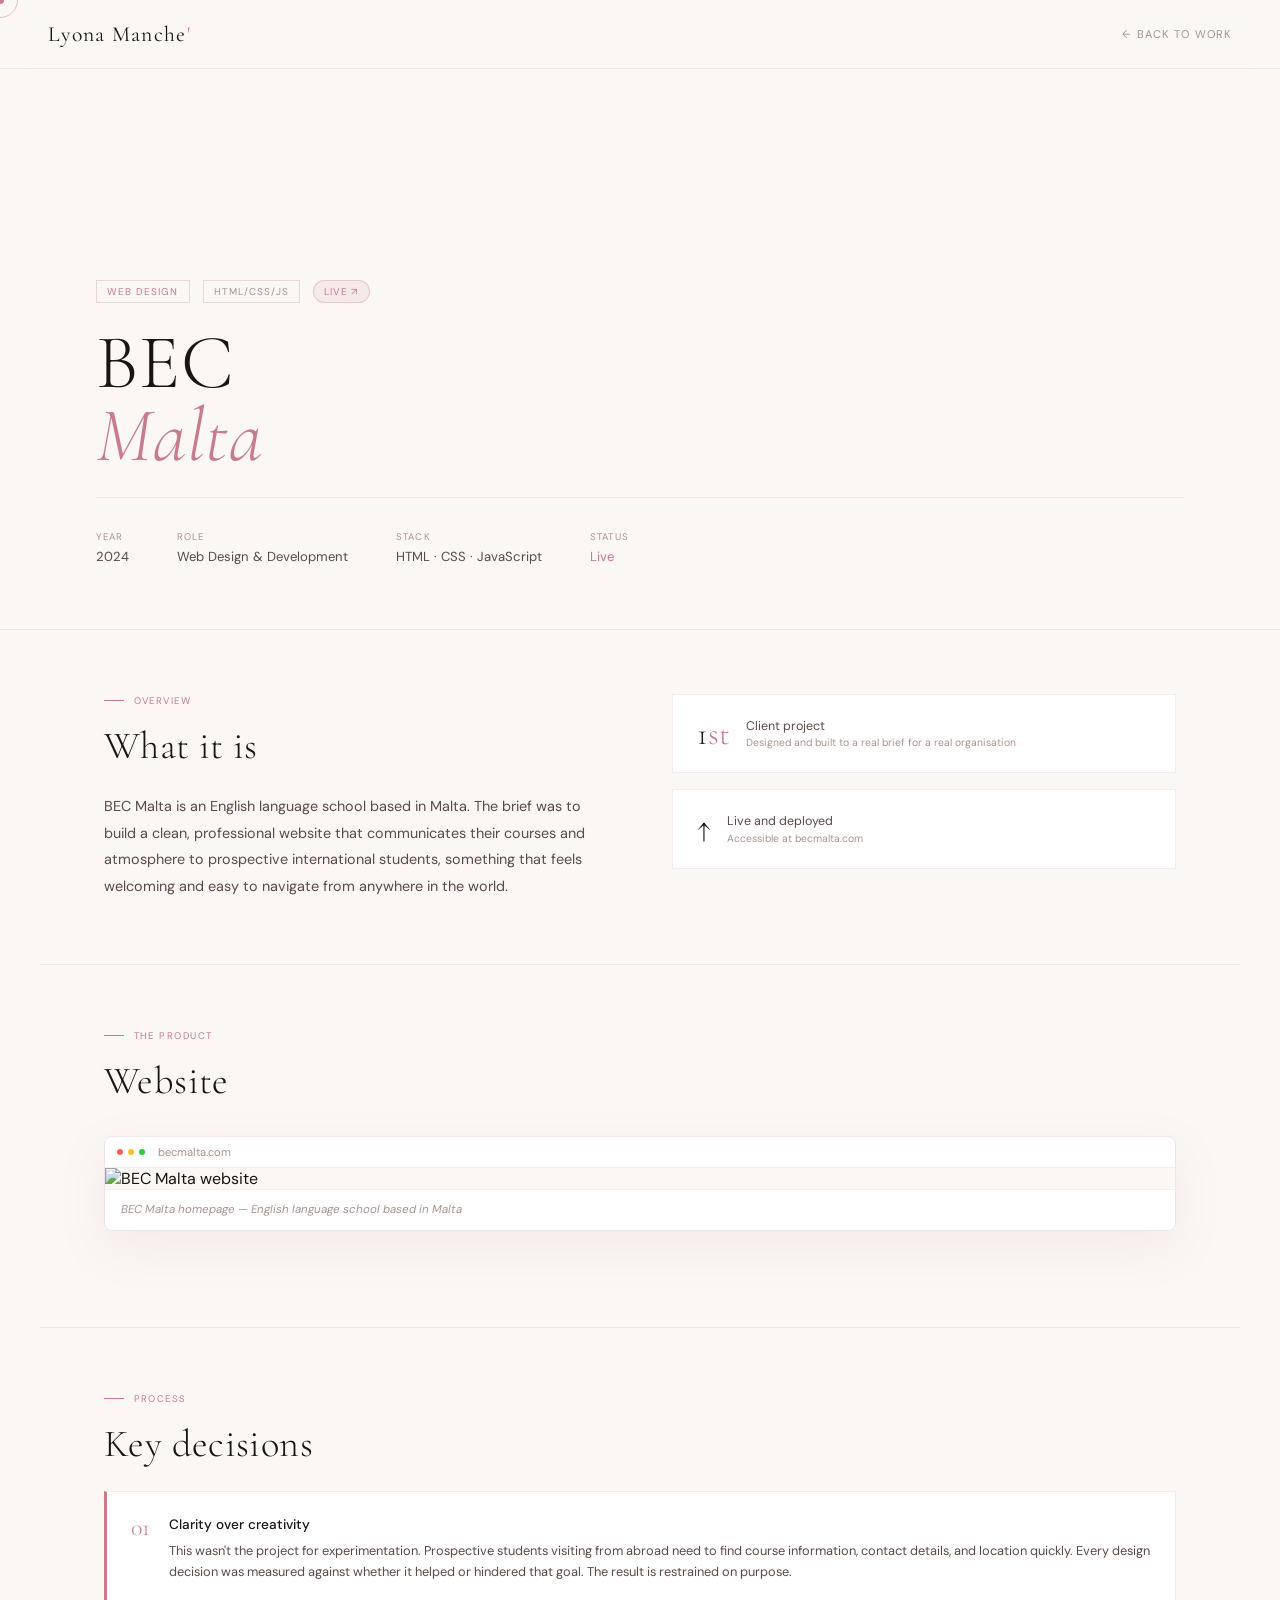
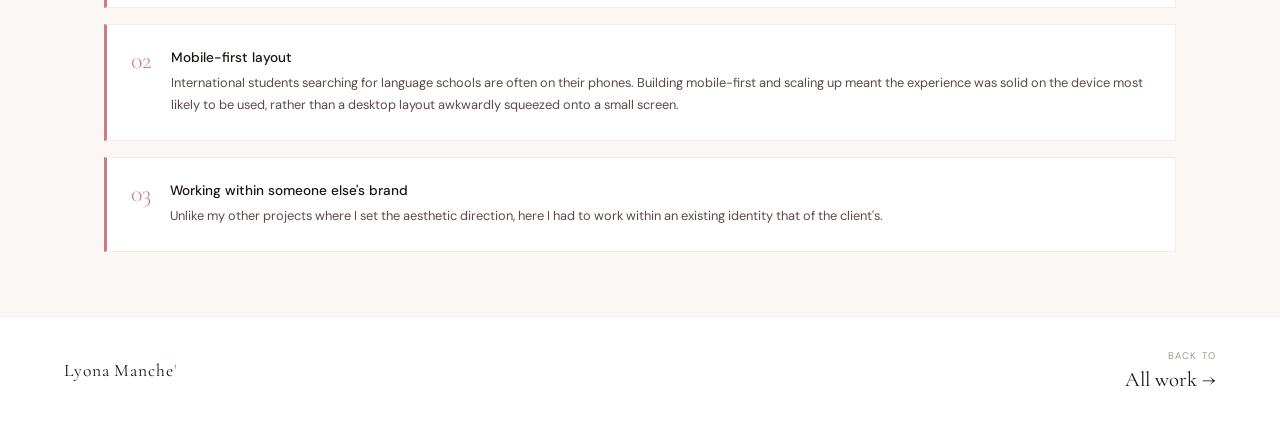
==== projects/bec-malta.html @ 4a69359d "Add files via upload" ====
<!DOCTYPE html>
<html lang="en">
<head>
<meta charset="UTF-8">
<meta name="viewport" content="width=device-width, initial-scale=1.0">
<title>BEC Malta — Lyona Manche'</title>
<link href="https://fonts.googleapis.com/css2?family=Cormorant+Garamond:ital,wght@0,300;0,400;0,600;1,300;1,400&family=DM+Sans:wght@300;400;500&display=swap" rel="stylesheet">
<link rel="stylesheet" href="case-study.css">
</head>
<body>
<div class="cursor" id="cursor"></div>
<div class="cursor-ring" id="cursorRing"></div>
<nav>
  <a href="../index.html" class="nav-logo">Lyona Manche<span>'</span></a>
  <a href="../index.html" class="nav-back">← Back to work</a>
</nav>

<section class="cs-hero">
  <div class="cs-eyebrow">
    <span class="cs-tag hi">Web Design</span>
    <span class="cs-tag">HTML/CSS/JS</span>
    <span class="cs-live">Live ↗</span>
  </div>
  <h1 class="cs-title">BEC<br><em>Malta</em></h1>
  <div class="cs-hero-meta">
    <div class="cs-meta-item"><div class="cs-meta-label">Year</div><div class="cs-meta-val">2024</div></div>
    <div class="cs-meta-item"><div class="cs-meta-label">Role</div><div class="cs-meta-val">Web Design & Development</div></div>
    <div class="cs-meta-item"><div class="cs-meta-label">Stack</div><div class="cs-meta-val">HTML · CSS · JavaScript</div></div>
    <div class="cs-meta-item"><div class="cs-meta-label">Status</div><div class="cs-meta-val" style="color:var(--rose);">Live</div></div>
  </div>
</section>

<div class="cs-content">

  <div class="cs-section reveal">
    <div class="cs-overview-grid">
      <div>
        <div class="cs-section-label">Overview</div>
        <h2 class="cs-section-title">What it is</h2>
        <p class="cs-body">BEC Malta is an English language school based in Malta. The brief was to build a clean, professional website that communicates their courses and atmosphere to prospective international students, something that feels welcoming and easy to navigate from anywhere in the world.</p>
      </div>
      <div class="cs-overview-right">
        <div class="cs-stat-box">
          <div class="cs-stat-num">1<span>st</span></div>
          <div><div class="cs-stat-label">Client project</div><div class="cs-stat-sub">Designed and built to a real brief for a real organisation</div></div>
        </div>
        <div class="cs-stat-box">
          <div class="cs-stat-num">↑</div>
          <div><div class="cs-stat-label">Live and deployed</div><div class="cs-stat-sub">Accessible at becmalta.com</div></div>
        </div>
      </div>
    </div>
  </div>

  <div class="cs-section reveal">
    <div class="cs-section-label">The Product</div>
    <h2 class="cs-section-title">Website</h2>
    <div class="cs-screenshot-browser">
      <div class="cs-browser-bar">
        <div class="cs-dot r"></div><div class="cs-dot y"></div><div class="cs-dot g"></div>
        <span class="cs-url">becmalta.com</span>
      </div>
      <img src="../images/bec.png" alt="BEC Malta website">
      <div class="cs-screenshot-caption">BEC Malta homepage — English language school based in Malta</div>
    </div>
  </div>

  <div class="cs-section reveal">
    <div class="cs-section-label">Process</div>
    <h2 class="cs-section-title">Key decisions</h2>
    <div class="cs-decisions">
      <div class="cs-decision">
        <div class="cs-decision-num">01</div>
        <div>
          <div class="cs-decision-title">Clarity over creativity</div>
          <div class="cs-decision-body">This wasn't the project for experimentation. Prospective students visiting from abroad need to find course information, contact details, and location quickly. Every design decision was measured against whether it helped or hindered that goal. The result is restrained on purpose.</div>
        </div>
      </div>
      <div class="cs-decision">
        <div class="cs-decision-num">02</div>
        <div>
          <div class="cs-decision-title">Mobile-first layout</div>
          <div class="cs-decision-body">International students searching for language schools are often on their phones. Building mobile-first and scaling up meant the experience was solid on the device most likely to be used, rather than a desktop layout awkwardly squeezed onto a small screen.</div>
        </div>
      </div>
      <div class="cs-decision">
        <div class="cs-decision-num">03</div>
        <div>
          <div class="cs-decision-title">Working within someone else's brand</div>
          <div class="cs-decision-body">Unlike my other projects where I set the aesthetic direction, here I had to work within an existing identity that of the client's.</div>
        </div>
      </div>
    </div>
  </div>

</div>

<div class="cs-footer-nav">
  <div class="cs-footer-logo">Lyona Manche<span>'</span></div>
  <div class="cs-next">
    <div class="cs-next-label">Back to</div>
    <a href="../index.html" class="cs-next-link">All work →</a>
  </div>
</div>

<script src="case-study.js"></script>
</body>
</html>
---- projects/case-study.css ----
*, *::before, *::after { box-sizing: border-box; margin: 0; padding: 0; }

:root {
  --cream:   #FAF7F4;
  --rose:    #C97B8A;
  --rose-dk: #9E5A6A;
  --terra:   #D4896A;
  --dark:    #1C1412;
  --mid:     #5C4A47;
  --muted:   #A89490;
  --border:  rgba(201,123,138,0.15);
  --border2: rgba(201,123,138,0.28);
  --white:   #FFFFFF;
  --black:   #0E0F11;
}

html { scroll-behavior: smooth; }
body { font-family: 'DM Sans', sans-serif; background: var(--cream); color: var(--dark); overflow-x: hidden; cursor: none; }

.cursor { position:fixed; z-index:9999; pointer-events:none; width:8px; height:8px; border-radius:50%; background:var(--rose); top:0; left:0; transform:translate(-50%,-50%); }
.cursor-ring { position:fixed; z-index:9998; pointer-events:none; width:36px; height:36px; border-radius:50%; border:1px solid rgba(201,123,138,0.45); top:0; left:0; transform:translate(-50%,-50%); transition:width 0.3s,height 0.3s; }

/* NAV */
nav {
  position:fixed; top:0; left:0; right:0; z-index:100;
  display:flex; align-items:center; justify-content:space-between;
  padding:1.3rem 3rem;
  background:rgba(250,247,244,0.88);
  backdrop-filter:blur(16px);
  border-bottom:1px solid rgba(201,123,138,0.15);
}
.nav-logo { font-family:'Cormorant Garamond',serif; font-size:1.35rem; font-weight:400; letter-spacing:0.06em; color:var(--dark); text-decoration:none; }
.nav-logo span { color:var(--rose); }
.nav-back { font-size:0.7rem; letter-spacing:0.1em; text-transform:uppercase; color:var(--muted); text-decoration:none; display:flex; align-items:center; gap:0.5rem; transition:color 0.2s; }
.nav-back:hover { color:var(--rose); }

/* HERO — cream, matching homepage */
.cs-hero {
  background: var(--cream);
  min-height: 70vh;
  display: flex; flex-direction: column; justify-content: flex-end;
  padding: 10rem 6rem 4rem;
  position: relative; overflow: hidden;
  border-bottom: 1px solid var(--border);
}
.cs-eyebrow {
  display: flex; align-items: center; gap: 0.8rem;
  margin-bottom: 1.5rem;
}
.cs-tag { font-size: 0.62rem; letter-spacing: 0.1em; text-transform: uppercase; padding: 0.25rem 0.65rem; border: 1px solid var(--border2); color: var(--muted); }
.cs-tag.hi { border-color: var(--border2); color: var(--rose); }
.cs-live { font-size: 0.62rem; letter-spacing: 0.08em; text-transform: uppercase; padding: 0.25rem 0.65rem; background: rgba(201,123,138,0.1); color: var(--rose); border: 1px solid rgba(201,123,138,0.3); border-radius: 100px; }

.cs-title {
  font-family: 'Cormorant Garamond', serif;
  font-size: clamp(3rem, 6vw, 5.5rem);
  font-weight: 300; line-height: 0.95;
  color: var(--dark); letter-spacing: 0.01em;
  margin-bottom: 1.5rem;
}
.cs-title em { font-style: italic; color: var(--rose); }

.cs-hero-meta {
  display: flex; gap: 3rem;
  padding-top: 2rem; border-top: 1px solid var(--border);
}
.cs-meta-item {}
.cs-meta-label { font-size: 0.6rem; letter-spacing: 0.12em; text-transform: uppercase; color: var(--muted); margin-bottom: 0.3rem; }
.cs-meta-val { font-size: 0.82rem; color: var(--mid); }

/* CONTENT */
.cs-content { background: var(--cream); }
.cs-section { padding: 4rem; border-bottom: 1px solid var(--border); max-width: 1200px; margin: 0 auto; }
.cs-section:last-child { border-bottom: none; }

.cs-section-label {
  font-size: 0.6rem; letter-spacing: 0.15em; text-transform: uppercase;
  color: var(--rose); margin-bottom: 1rem;
  display: flex; align-items: center; gap: 0.6rem;
}
.cs-section-label::before { content: ''; width: 20px; height: 1px; background: var(--rose); }

.cs-section-title {
  font-family: 'Cormorant Garamond', serif;
  font-size: clamp(1.8rem, 3vw, 2.5rem);
  font-weight: 300; margin-bottom: 1.5rem;
  letter-spacing: 0.01em;
}

.cs-body { font-size: 0.9rem; line-height: 1.85; color: var(--mid); max-width: 680px; }

/* OVERVIEW GRID */
.cs-overview-grid { display: grid; grid-template-columns: 1fr 1fr; gap: 4rem; align-items: start; }
.cs-overview-right { display: flex; flex-direction: column; gap: 1rem; }
.cs-stat-box {
  padding: 1.2rem 1.5rem;
  background: white; border: 1px solid var(--border);
  display: grid; grid-template-columns: auto 1fr; gap: 1rem; align-items: center;
}
.cs-stat-num { font-family: 'Cormorant Garamond', serif; font-size: 2rem; font-weight: 300; color: var(--dark); }
.cs-stat-num span { color: var(--rose); }
.cs-stat-label { font-size: 0.78rem; color: var(--mid); }
.cs-stat-sub { font-size: 0.65rem; color: var(--muted); margin-top: 0.15rem; }

/* SCREENSHOT */
.cs-screenshot {
  width: 100%; border-radius: 8px; overflow: hidden;
  border: 1px solid var(--border);
  box-shadow: 0 16px 48px rgba(201,123,138,0.1);
  margin: 2rem 0;
}
.cs-screenshot img { width: 100%; display: block; }
.cs-screenshot-caption { font-size: 0.72rem; color: var(--muted); padding: 0.8rem 1rem; background: white; border-top: 1px solid var(--border); font-style: italic; }

.cs-screenshot-browser { border-radius: 8px; overflow: hidden; border: 1px solid var(--border); box-shadow: 0 16px 48px rgba(201,123,138,0.1); margin: 2rem 0; }
.cs-browser-bar { background: white; padding: 8px 12px; border-bottom: 1px solid var(--border); display: flex; align-items: center; gap: 5px; }
.cs-dot { width: 6px; height: 6px; border-radius: 50%; }
.cs-dot.r{background:#FF5F57;} .cs-dot.y{background:#FFBD2E;} .cs-dot.g{background:#28CA41;}
.cs-url { font-size: 0.7rem; color: var(--muted); margin-left: 8px; }
.cs-screenshot-browser img { width: 100%; display: block; }
.cs-screenshot-browser .cs-screenshot-caption { border-top: 1px solid var(--border); }

/* TWO COL SCREENSHOTS */
.cs-screenshots-2 { display: grid; grid-template-columns: 1fr 1fr; gap: 1.5rem; margin: 2rem 0; }

/* DECISIONS */
.cs-decisions { display: flex; flex-direction: column; gap: 1rem; margin-top: 1.5rem; }
.cs-decision {
  padding: 1.5rem;
  background: white; border: 1px solid var(--border);
  border-left: 3px solid var(--rose);
  display: grid; grid-template-columns: auto 1fr; gap: 1.2rem; align-items: start;
}
.cs-decision-num { font-family: 'Cormorant Garamond', serif; font-size: 1.5rem; color: var(--rose); font-weight: 300; line-height: 1; }
.cs-decision-title { font-size: 0.85rem; font-weight: 500; color: var(--dark); margin-bottom: 0.4rem; }
.cs-decision-body { font-size: 0.8rem; color: var(--mid); line-height: 1.7; }

/* NAV FOOT */
.cs-footer-nav {
  background: var(--white);
  border-top: 1px solid var(--border);
  padding: 2rem 4rem;
  display: flex; justify-content: space-between; align-items: center;
}
.cs-footer-logo { font-family: 'Cormorant Garamond', serif; font-size: 1.1rem; color: var(--dark); letter-spacing: 0.05em; }
.cs-footer-logo span { color: var(--rose); }
.cs-next { text-align: right; }
.cs-next-label { font-size: 0.6rem; letter-spacing: 0.12em; text-transform: uppercase; color: var(--muted); margin-bottom: 0.3rem; }
.cs-next-link { font-family: 'Cormorant Garamond', serif; font-size: 1.3rem; color: var(--dark); text-decoration: none; display: flex; align-items: center; gap: 0.5rem; transition: color 0.2s; }
.cs-next-link:hover { color: var(--rose); }

.reveal { opacity:0; transform:translateY(18px); transition:opacity 0.65s ease,transform 0.65s ease; }
.reveal.visible { opacity:1; transform:translateY(0); }
/* PHONE MOCKUPS — Closetly case study */
.cs-phones-wrap {
  display: flex; justify-content: center; gap: 2rem;
  padding: 2rem 0; flex-wrap: wrap;
}
.cs-phone {
  display: flex; flex-direction: column; align-items: center; gap: 0.8rem;
}
.cs-phone-screen {
  width: 160px; height: 320px;
  background: #1a1a1a;
  border-radius: 28px;
  padding: 10px 8px;
  box-shadow: 0 20px 48px rgba(201,123,138,0.2), 0 0 0 1px rgba(255,255,255,0.05);
  overflow: hidden;
}
.cs-phone-caption {
  font-size: 0.7rem; color: var(--muted);
  letter-spacing: 0.06em; text-transform: uppercase;
}
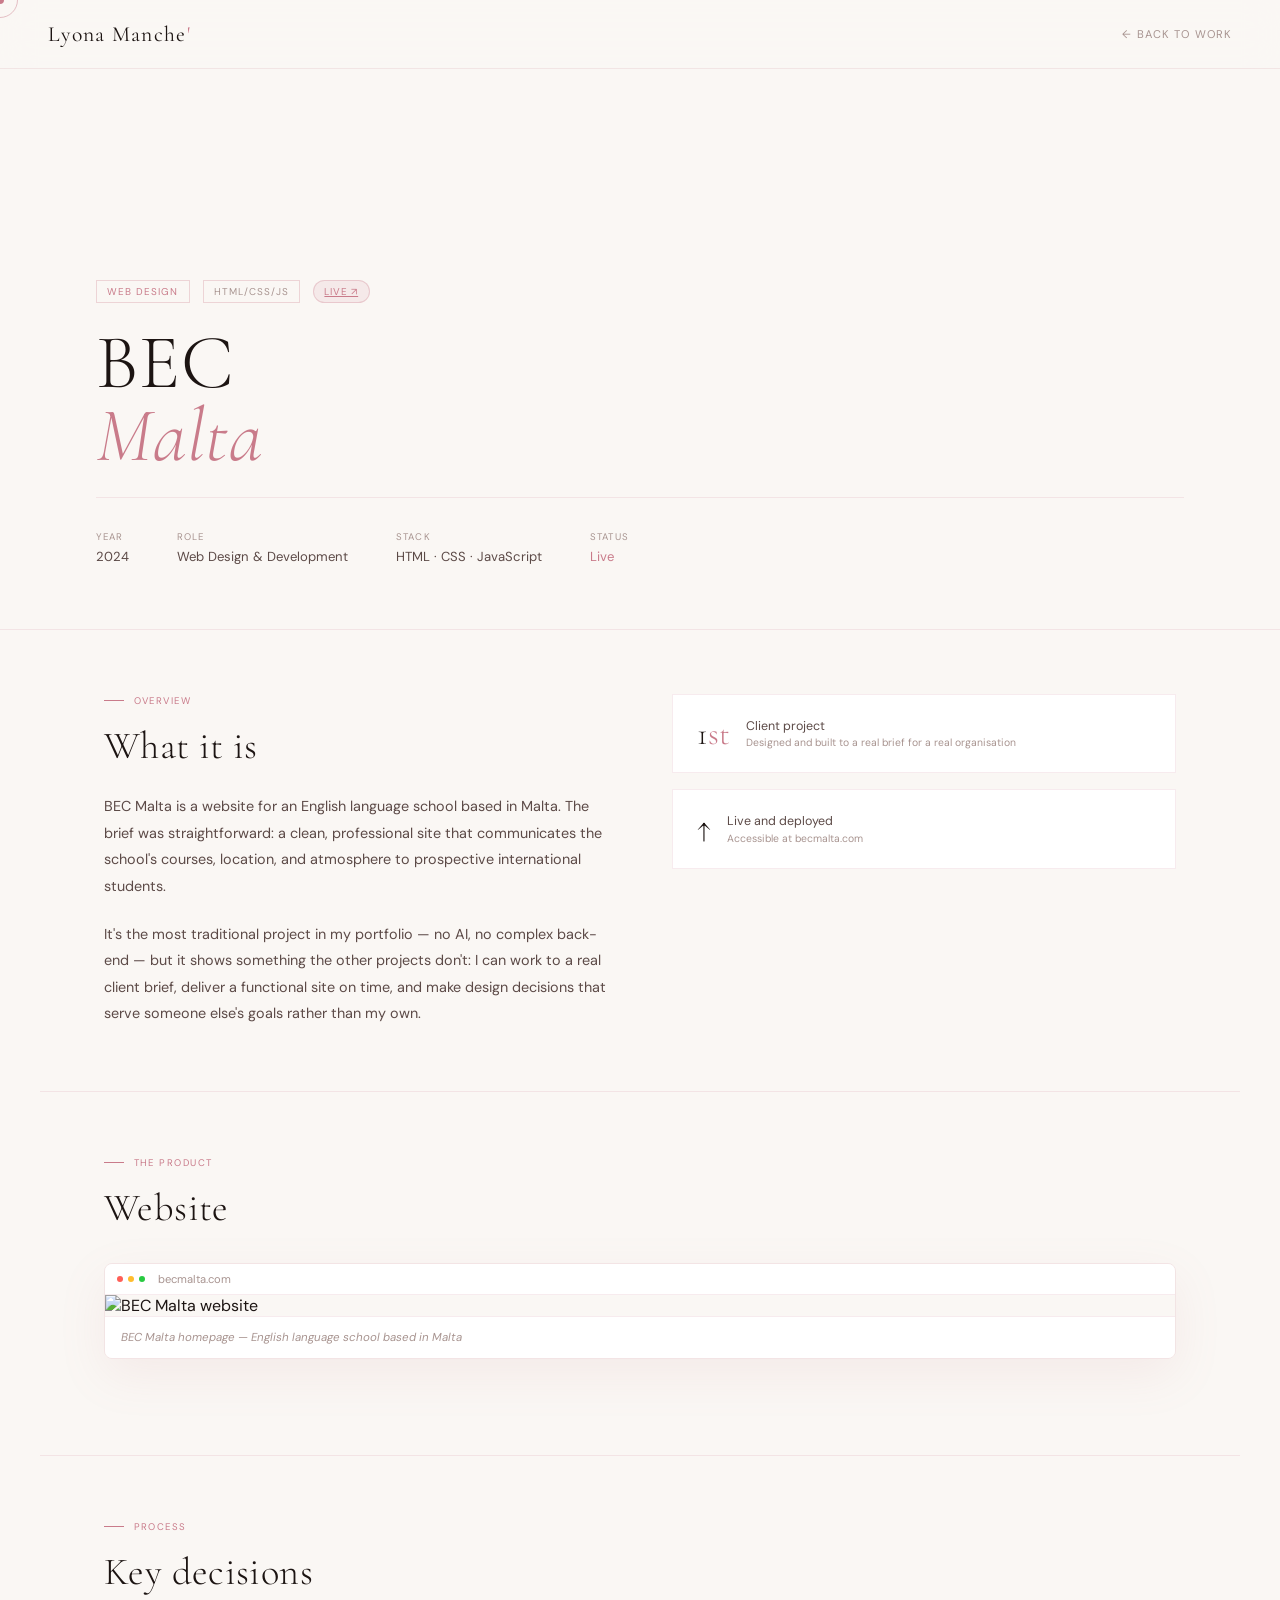
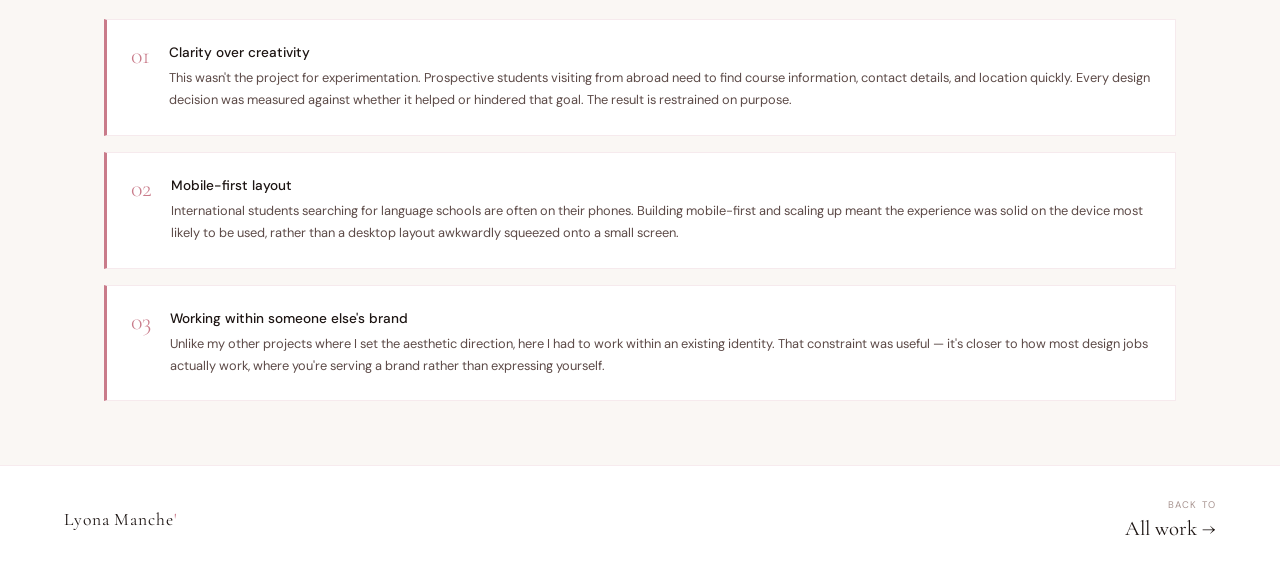
==== commit 50c7ac1f: "links added" ====
--- a/projects/bec-malta.html
+++ b/projects/bec-malta.html
@@ -19,7 +19,7 @@
   <div class="cs-eyebrow">
     <span class="cs-tag hi">Web Design</span>
     <span class="cs-tag">HTML/CSS/JS</span>
-    <span class="cs-live">Live ↗</span>
+    <a href="https://becmalta.com" target="_blank" class="cs-live">Live ↗</a>
   </div>
   <h1 class="cs-title">BEC<br><em>Malta</em></h1>
   <div class="cs-hero-meta">
@@ -37,7 +37,9 @@
       <div>
         <div class="cs-section-label">Overview</div>
         <h2 class="cs-section-title">What it is</h2>
-        <p class="cs-body">BEC Malta is an English language school based in Malta. The brief was to build a clean, professional website that communicates their courses and atmosphere to prospective international students, something that feels welcoming and easy to navigate from anywhere in the world.</p>
+        <p class="cs-body">BEC Malta is a website for an English language school based in Malta. The brief was straightforward: a clean, professional site that communicates the school's courses, location, and atmosphere to prospective international students.</p>
+        <br>
+        <p class="cs-body">It's the most traditional project in my portfolio — no AI, no complex back-end — but it shows something the other projects don't: I can work to a real client brief, deliver a functional site on time, and make design decisions that serve someone else's goals rather than my own.</p>
       </div>
       <div class="cs-overview-right">
         <div class="cs-stat-box">
@@ -87,7 +89,7 @@
         <div class="cs-decision-num">03</div>
         <div>
           <div class="cs-decision-title">Working within someone else's brand</div>
-          <div class="cs-decision-body">Unlike my other projects where I set the aesthetic direction, here I had to work within an existing identity that of the client's.</div>
+          <div class="cs-decision-body">Unlike my other projects where I set the aesthetic direction, here I had to work within an existing identity. That constraint was useful — it's closer to how most design jobs actually work, where you're serving a brand rather than expressing yourself.</div>
         </div>
       </div>
     </div>
--- a/projects/case-study.css
+++ b/projects/case-study.css
@@ -170,4 +170,52 @@
 .cs-phone-caption {
   font-size: 0.7rem; color: var(--muted);
   letter-spacing: 0.06em; text-transform: uppercase;
+}
+
+/* ── RESPONSIVE ─────────────────────────────────────────── */
+
+@media (max-width: 1024px) {
+  nav { padding: 1.2rem 2rem; }
+  .cs-hero { padding: 8rem 2.5rem 3rem; }
+  .cs-overview-grid { grid-template-columns: 1fr; gap: 2.5rem; }
+  .cs-hero-meta { flex-wrap: wrap; gap: 1.5rem; }
+  .cs-section { padding: 3rem 2.5rem; }
+  .cs-screenshots-2 { grid-template-columns: 1fr; }
+  .cs-footer-nav { padding: 2rem 2.5rem; }
+  .cs-phones-wrap { gap: 1.2rem; }
+}
+
+@media (max-width: 768px) {
+  body { cursor: auto; }
+  .cursor, .cursor-ring { display: none; }
+
+  nav { padding: 1rem 1.5rem; }
+  .cs-hero { padding: 7rem 1.5rem 2.5rem; min-height: 50vh; }
+  .cs-title { font-size: clamp(2.5rem, 10vw, 4rem); }
+  .cs-eyebrow { flex-wrap: wrap; gap: 0.5rem; }
+  .cs-hero-meta { flex-direction: column; gap: 1rem; }
+
+  .cs-section { padding: 2.5rem 1.5rem; }
+  .cs-section-title { font-size: clamp(1.6rem, 6vw, 2rem); }
+  .cs-body { font-size: 0.85rem; }
+
+  .cs-overview-right { gap: 0.8rem; }
+  .cs-stat-box { padding: 1rem; gap: 0.8rem; }
+  .cs-stat-num { font-size: 1.6rem; }
+
+  .cs-decisions { gap: 0.8rem; }
+  .cs-decision { padding: 1.2rem; gap: 0.8rem; }
+
+  .cs-phones-wrap { gap: 0.8rem; }
+  .cs-phone-screen { width: 110px; height: 220px; }
+
+  .cs-footer-nav { flex-direction: column; gap: 1.5rem; text-align: center; padding: 2rem 1.5rem; }
+  .cs-next { text-align: center; }
+}
+
+@media (max-width: 480px) {
+  .cs-section { padding: 2rem 1rem; }
+  .cs-hero { padding: 6rem 1rem 2rem; }
+  .cs-phones-wrap { gap: 0.5rem; }
+  .cs-phone-screen { width: 90px; height: 180px; }
 }
